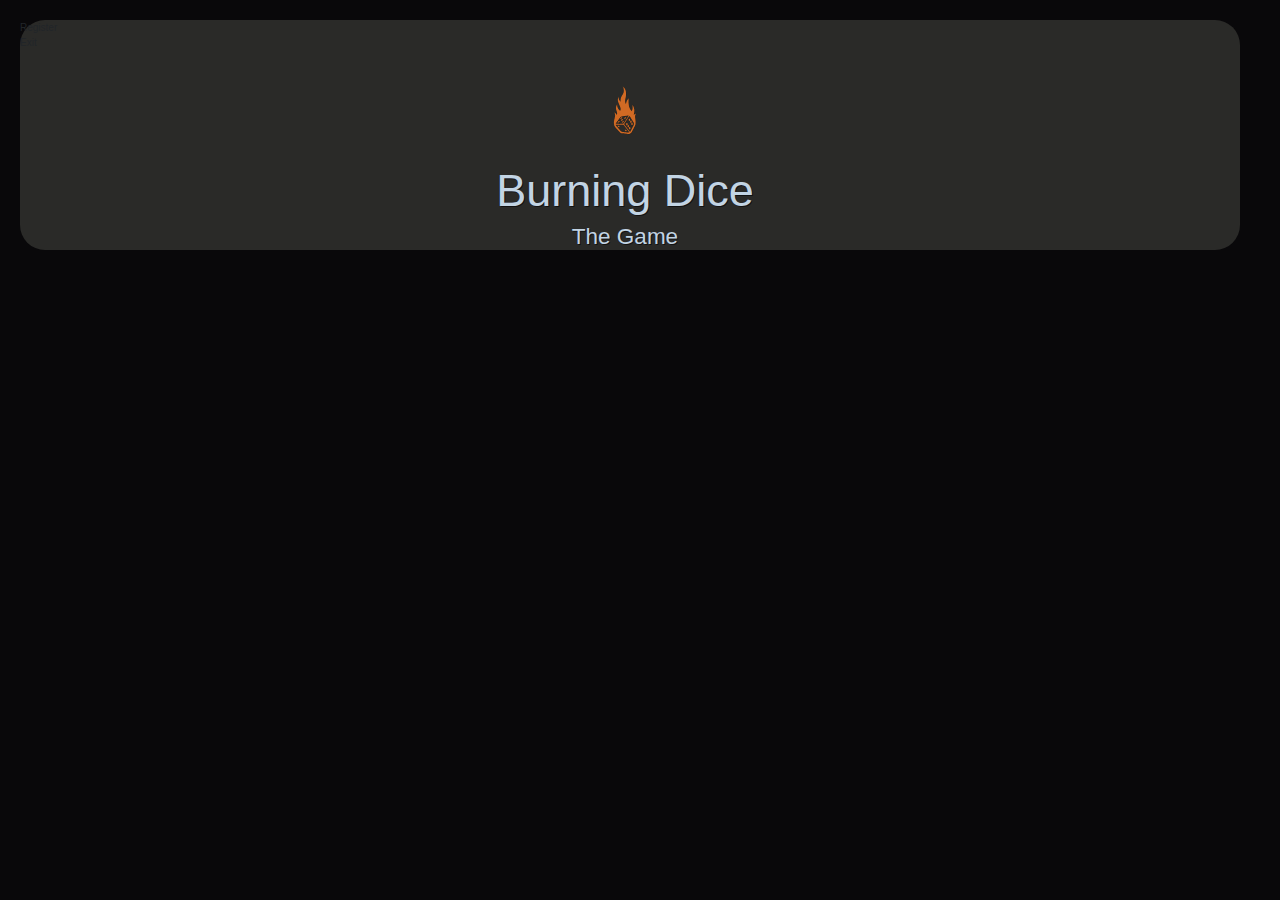
==== jdbc/src/main/resources/static/index-original.html @ cd3dff35 "Adding Login form" ====
<!DOCTYPE html>
<html lang="en">
<head>
     <meta charset="UTF-8">
     <title>Burning Dice</title>
     <!-- Local Styles -->
     <link rel="stylesheet" type="text/css" href="css/generic.css">
     <link rel="stylesheet" type="text/css" href="css/header.css">
     <link rel="stylesheet" type="text/css" href="css/hgroup.css">
     <link rel="stylesheet" type="text/css" href="css/shadows.css">
     <link rel="stylesheet" type="text/css" href="css/style.css">
     <!-- Local JavaScript -->
     <script src="js/myAjax.js"></script>
     <script src="js/user.js"></script>
     <!-- Bootstrap Files -->
     <link rel="stylesheet" href="https://stackpath.bootstrapcdn.com/bootstrap/4.3.1/css/bootstrap.min.css" integrity="sha384-ggOyR0iXCbMQv3Xipma34MD+dH/1fQ784/j6cY/iJTQUOhcWr7x9JvoRxT2MZw1T" crossorigin="anonymous">
     <script src="https://code.jquery.com/jquery-3.3.1.slim.min.js" integrity="sha384-q8i/X+965DzO0rT7abK41JStQIAqVgRVzpbzo5smXKp4YfRvH+8abtTE1Pi6jizo" crossorigin="anonymous"></script>
     <script src="https://cdnjs.cloudflare.com/ajax/libs/popper.js/1.14.7/umd/popper.min.js" integrity="sha384-UO2eT0CpHqdSJQ6hJty5KVphtPhzWj9WO1clHTMGa3JDZwrnQq4sF86dIHNDz0W1" crossorigin="anonymous"></script>
     <script src="https://stackpath.bootstrapcdn.com/bootstrap/4.3.1/js/bootstrap.min.js" integrity="sha384-JjSmVgyd0p3pXB1rRibZUAYoIIy6OrQ6VrjIEaFf/nJGzIxFDsf4x0xIM+B07jRM" crossorigin="anonymous"></script>
     <script>
          var user;
          var myAjax;
          function enqueueScripts()
          {

               user = new userClass();
               user.addEvents();

               
          }
     </script>
</head>
<body onload="enqueueScripts()">
    <!-- The loggin menu -->
    <header class="sticky-top">
        <nav id="manage-player">
            <ul>
                 <li id="manage-player__newPlayer">Register</li>
                 <!-- Create Player -->
                 <!-- Modify Player -->
                <li id="manage-player__deletePlayer">Exit</li>
                <!-- Delete Player -->
            </ul>
        </nav>
    </header>
    <!-- Company information -->
    <hgroup>
         <div class="burning-dice-logo"><img src="img/orange-logo.svg"></img></div>
         <div class="titles">
              <h1>Burning Dice</h1>
             <h2>The Game</h2>
         </div>

    </hgroup>
    <!-- Content of the page-->
    <section id="dice-roll">

        <header>

        </header>
        <article id="dice-roll__rollDices">

        </article>
        <article id="dice-roll__deleteRolls">

        </article>
        <footer>

        </footer>
    </section>
    <section id="statistics">

        <header>

        </header>
        <article id="statistics__plays--allplayers">
             <!-- returns the list of all the players in the system with their average percentage of hits -->

        </article>
        <article id="statistics__plays--thisplayers">
             <!-- returns the list of plays by a player. -->

        </article>
        <article id="statistics__average--allplayers">
             <!-- returns the average ranking of all players in the system. That is, the average percentage of achievements.r. -->

        </article>
        <article id="statistics__average--biggest">
             <!-- returns the player with the worst percentage of success. -->
             <!-- returns the player with the worst percentage of success. -->

        </article>
        <footer>

        </footer>
    </section>

    <!-- Footer -->
    <footer>

    </footer>
</body>
</html>
---- jdbc/src/main/resources/static/css/header.css ----
header
{
  position: relative;
}
#manage-player--menu
{
     text-align: right;

}
#manage-player--menu ul
{
     margin-bottom: 0px;
     list-style-type: none;
     width: calc(50vw - ((100vw - 100%)/2))
     text-align: right;
     padding-right: 2rem;
     padding-top: 1rem;
}

#manage-player--menu ul li
{
     color: #C2D4E4;
     font-size: 1.25rem;
     display: inline-block;
     margin-left: .5rem;
     margin-right: .5rem;
     cursor: pointer;
}
#manage-player--menu ul li:hover
{
     color: #D16A24;
}
---- jdbc/src/main/resources/static/css/hgroup.css ----
hgroup
{
  width: calc(100vw - ((100vw - 100%)/2) - 4rem);
  height: calc(100vh - ((100vh - 100%)/2) - 4rem);
  text-align: center;
}

.burning-dice-logo
{
  display: inline-block;
  padding-top: 2.5rem;
  padding-bottom: 2.5rem;
  vertical-align: text-bottom;

  text-align: center;
  height: 80%;
}
.burning-dice-logo img
{
  height: 100%;
  width: auto;
  vertical-align: text-bottom;

}
hgroup .titles
{
  height: 20%;
}
hgroup h1, h2
{
  color: #C2D4E4;
  text-shadow: 1px 1px #121212;
}
hgroup h1
{
  font-size: 5vh;
}
hgroup h2
{
  font-size: 2.5vh;
}
---- jdbc/src/main/resources/static/css/shadows.css ----
.shadow {
  -webkit-box-shadow: 3px 3px 5px 6px #ccc;  /* Safari 3-4, iOS 4.0.2 - 4.2, Android 2.3+ */
  -moz-box-shadow:    3px 3px 5px 6px #ccc;  /* Firefox 3.5 - 3.6 */
  box-shadow:         3px 3px 5px 6px #ccc;  /* Opera 10.5, IE 9, Firefox 4+, Chrome 6+, iOS 5 */
}
.one-edge-shadow {
  box-shadow: 0 8px 6px -6px black;
}
/*==================================================
 * Effect 1
 * ===============================================*/
.effect1{
    -webkit-box-shadow: 0 10px 6px -6px #777;
       -moz-box-shadow: 0 10px 6px -6px #777;
            box-shadow: 0 10px 6px -6px #777;
}

/*==================================================
 * Effect 2
 * ===============================================*/
.effect2
{
  position: relative;
}
.effect2:before, .effect2:after
{
  z-index: -1;
  position: absolute;
  content: "";
  bottom: 15px;
  left: 10px;
  width: 50%;
  top: 80%;
  max-width:300px;
  background: #777;
  -webkit-box-shadow: 0 15px 10px #777;
  -moz-box-shadow: 0 15px 10px #777;
  box-shadow: 0 15px 10px #777;
  -webkit-transform: rotate(-3deg);
  -moz-transform: rotate(-3deg);
  -o-transform: rotate(-3deg);
  -ms-transform: rotate(-3deg);
  transform: rotate(-3deg);
}
.effect2:after
{
  -webkit-transform: rotate(3deg);
  -moz-transform: rotate(3deg);
  -o-transform: rotate(3deg);
  -ms-transform: rotate(3deg);
  transform: rotate(3deg);
  right: 10px;
  left: auto;
}

/*==================================================
 * Effect 3
 * ===============================================*/
.effect3
{
  position: relative;
}
.effect3:before
{
  z-index: -1;
  position: absolute;
  content: "";
  bottom: 15px;
  left: 10px;
  width: 50%;
  top: 80%;
  max-width:300px;
  background: #777;
  -webkit-box-shadow: 0 15px 10px #777;
  -moz-box-shadow: 0 15px 10px #777;
  box-shadow: 0 15px 10px #777;
  -webkit-transform: rotate(-3deg);
  -moz-transform: rotate(-3deg);
  -o-transform: rotate(-3deg);
  -ms-transform: rotate(-3deg);
  transform: rotate(-3deg);
}

/*==================================================
 * Effect 4
 * ===============================================*/
.effect4
{
  position: relative;
}
.effect4:after
{
  z-index: -1;
  position: absolute;
  content: "";
  bottom: 15px;
  right: 10px;
  left: auto;
  width: 50%;
  top: 80%;
  max-width:300px;
  background: #777;
  -webkit-box-shadow: 0 15px 10px #777;
  -moz-box-shadow: 0 15px 10px #777;
  box-shadow: 0 15px 10px #777;
  -webkit-transform: rotate(3deg);
  -moz-transform: rotate(3deg);
  -o-transform: rotate(3deg);
  -ms-transform: rotate(3deg);
  transform: rotate(3deg);
}

/*==================================================
 * Effect 5
 * ===============================================*/
.effect5
{
  position: relative;
}
.effect5:before, .effect5:after
{
  z-index: -1;
  position: absolute;
  content: "";
  bottom: 25px;
  left: 10px;
  width: 50%;
  top: 80%;
  max-width:300px;
  background: #777;
  -webkit-box-shadow: 0 35px 20px #777;
  -moz-box-shadow: 0 35px 20px #777;
  box-shadow: 0 35px 20px #777;
  -webkit-transform: rotate(-8deg);
  -moz-transform: rotate(-8deg);
  -o-transform: rotate(-8deg);
  -ms-transform: rotate(-8deg);
  transform: rotate(-8deg);
}
.effect5:after
{
  -webkit-transform: rotate(8deg);
  -moz-transform: rotate(8deg);
  -o-transform: rotate(8deg);
  -ms-transform: rotate(8deg);
  transform: rotate(8deg);
  right: 10px;
  left: auto;
}

/*==================================================
 * Effect 6
 * ===============================================*/
.effect6
{
    position:relative;
    -webkit-box-shadow:0 1px 4px rgba(0, 0, 0, 0.3), 0 0 40px rgba(0, 0, 0, 0.1) inset;
       -moz-box-shadow:0 1px 4px rgba(0, 0, 0, 0.3), 0 0 40px rgba(0, 0, 0, 0.1) inset;
            box-shadow:0 1px 4px rgba(0, 0, 0, 0.3), 0 0 40px rgba(0, 0, 0, 0.1) inset;
}
.effect6:before, .effect6:after
{
    content:"";
    position:absolute;
    z-index:-1;
    -webkit-box-shadow:0 0 20px rgba(0,0,0,0.8);
    -moz-box-shadow:0 0 20px rgba(0,0,0,0.8);
    box-shadow:0 0 20px rgba(0,0,0,0.8);
    top:50%;
    bottom:0;
    left:10px;
    right:10px;
    -moz-border-radius:100px / 10px;
    border-radius:100px / 10px;
}
.effect6:after
{
    right:10px;
    left:auto;
    -webkit-transform:skew(8deg) rotate(3deg);
       -moz-transform:skew(8deg) rotate(3deg);
        -ms-transform:skew(8deg) rotate(3deg);
         -o-transform:skew(8deg) rotate(3deg);
            transform:skew(8deg) rotate(3deg);
}

/*==================================================
 * Effect 7
 * ===============================================*/
.effect7
{
    position:relative;
    -webkit-box-shadow:0 1px 4px rgba(0, 0, 0, 0.3), 0 0 40px rgba(0, 0, 0, 0.1) inset;
       -moz-box-shadow:0 1px 4px rgba(0, 0, 0, 0.3), 0 0 40px rgba(0, 0, 0, 0.1) inset;
            box-shadow:0 1px 4px rgba(0, 0, 0, 0.3), 0 0 40px rgba(0, 0, 0, 0.1) inset;
}
.effect7:before, .effect7:after
{
    content:"";
    position:absolute;
    z-index:-1;
    -webkit-box-shadow:0 0 20px rgba(0,0,0,0.8);
    -moz-box-shadow:0 0 20px rgba(0,0,0,0.8);
    box-shadow:0 0 20px rgba(0,0,0,0.8);
    top:0;
    bottom:0;
    left:10px;
    right:10px;
    -moz-border-radius:100px / 10px;
    border-radius:100px / 10px;
}
.effect7:after
{
    right:10px;
    left:auto;
    -webkit-transform:skew(8deg) rotate(3deg);
       -moz-transform:skew(8deg) rotate(3deg);
        -ms-transform:skew(8deg) rotate(3deg);
         -o-transform:skew(8deg) rotate(3deg);
            transform:skew(8deg) rotate(3deg);
}

/*==================================================
 * Effect 8
 * ===============================================*/
.effect8
{
    position:relative;
    -webkit-box-shadow:0 1px 4px rgba(0, 0, 0, 0.3), 0 0 40px rgba(0, 0, 0, 0.1) inset;
       -moz-box-shadow:0 1px 4px rgba(0, 0, 0, 0.3), 0 0 40px rgba(0, 0, 0, 0.1) inset;
            box-shadow:0 1px 4px rgba(0, 0, 0, 0.3), 0 0 40px rgba(0, 0, 0, 0.1) inset;
}
.effect8:before, .effect8:after
{
    content:"";
    position:absolute;
    z-index:-1;
    -webkit-box-shadow:0 0 20px rgba(0,0,0,0.8);
    -moz-box-shadow:0 0 20px rgba(0,0,0,0.8);
    box-shadow:0 0 20px rgba(0,0,0,0.8);
    top:10px;
    bottom:10px;
    left:0;
    right:0;
    -moz-border-radius:100px / 10px;
    border-radius:100px / 10px;
}
.effect8:after
{
    right:10px;
    left:auto;
    -webkit-transform:skew(8deg) rotate(3deg);
       -moz-transform:skew(8deg) rotate(3deg);
        -ms-transform:skew(8deg) rotate(3deg);
         -o-transform:skew(8deg) rotate(3deg);
            transform:skew(8deg) rotate(3deg);
}
---- jdbc/src/main/resources/static/css/style.css ----
/* clear margin and padding */
/* https://www.colorhexa.com/121212
/*

     Grey Scale:
      - #09080A
      - #2A2A28
      - #414142
      - #595C60
      - #777C83
      - #9AA5B1
      - #C2D4E4


     orange: #CB6120
     green: #4BAD9F


*/


*{
    margin: 0px;
    padding: 0px;
}
html,body
{
     font-size: 10px;
     background-color: #09080A !important;
     margin: 2rem;
}
body
{
     border-radius: 25px;
     background-color: #2A2A28 !important;

     padding: 0px;
     font-size: 10px;
     max-width: calc(100vw - ((100vw - 100%)/2) - 4rem);
     max-height: calc(100vh - ((100vh - 100%)/2) - 4rem);
     height: calc(100vh - ((100vh - 100%)/2) - 4rem);


}
ul, #ul, .ul
{
  margin-bottom: 0px;
  list-style-type: none !important;
}
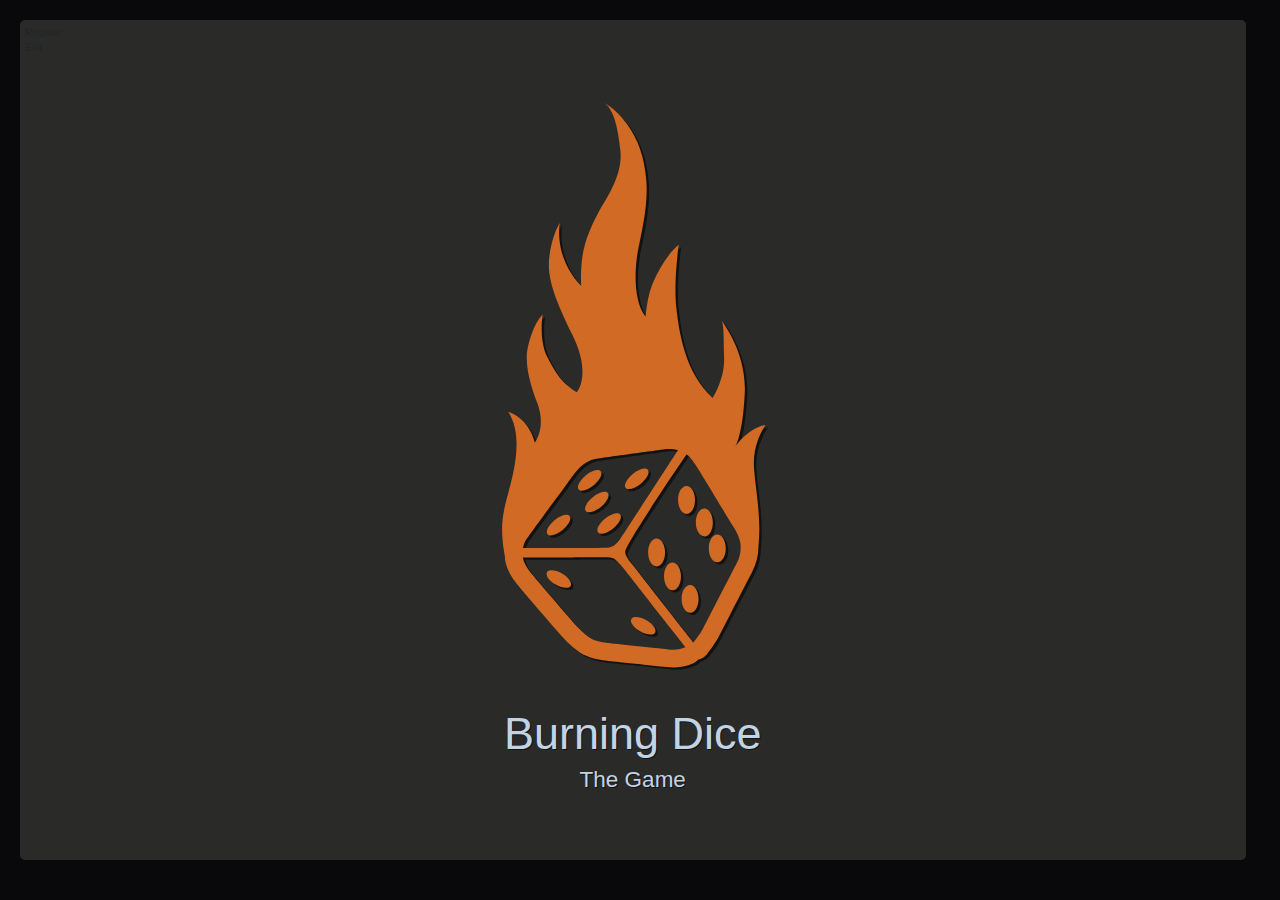
==== commit d89e0bb3: "20191112" ====
--- a/jdbc/src/main/resources/static/index-original.html
+++ b/jdbc/src/main/resources/static/index-original.html
@@ -26,11 +26,12 @@
                user = new userClass();
                user.addEvents();
 
-               
+
           }
      </script>
 </head>
 <body onload="enqueueScripts()">
+     
     <!-- The loggin menu -->
     <header class="sticky-top">
         <nav id="manage-player">
--- a/jdbc/src/main/resources/static/css/header.css
+++ b/jdbc/src/main/resources/static/css/header.css
@@ -5,7 +5,9 @@
 #manage-player--menu
 {
      text-align: right;
-
+     z-index: 998;
+     border-color: blue;
+     border-width: 2px;
 }
 #manage-player--menu ul
 {
--- a/jdbc/src/main/resources/static/css/hgroup.css
+++ b/jdbc/src/main/resources/static/css/hgroup.css
@@ -1,19 +1,18 @@
 hgroup
 {
-  width: calc(100vw - ((100vw - 100%)/2) - 4rem);
-  height: calc(100vh - ((100vh - 100%)/2) - 4rem);
-  text-align: center;
+     height: calc(100vh - ((100vh - 100%)/2) - 6.5rem);
+     text-align: center;
 }
 
 .burning-dice-logo
 {
-  display: inline-block;
-  padding-top: 2.5rem;
-  padding-bottom: 2.5rem;
-  vertical-align: text-bottom;
+     display: inline-block;
+     padding-top: 2.5rem;
+     padding-bottom: 2.5rem;
+     vertical-align: text-bottom;
 
-  text-align: center;
-  height: 80%;
+     text-align: center;
+     height: 80%;
 }
 .burning-dice-logo img
 {
--- a/jdbc/src/main/resources/static/css/style.css
+++ b/jdbc/src/main/resources/static/css/style.css
@@ -27,20 +27,19 @@
 {
      font-size: 10px;
      background-color: #09080A !important;
-     margin: 2rem;
+     font-size: 10px;
+     width: calc(100vw - ((100vw - 100%)/2));
+     height: calc(100vh - ((100vh - 100%)/2));
+     padding: 2rem;
+
 }
 body
 {
-     border-radius: 25px;
+     border-radius: 5px;
      background-color: #2A2A28 !important;
-
-     padding: 0px;
-     font-size: 10px;
-     max-width: calc(100vw - ((100vw - 100%)/2) - 4rem);
-     max-height: calc(100vh - ((100vh - 100%)/2) - 4rem);
+     width: calc(100vw - ((100vw - 100%)/2) - 3.45rem);
      height: calc(100vh - ((100vh - 100%)/2) - 4rem);
-
-
+     padding: 0.5rem;
 }
 ul, #ul, .ul
 {
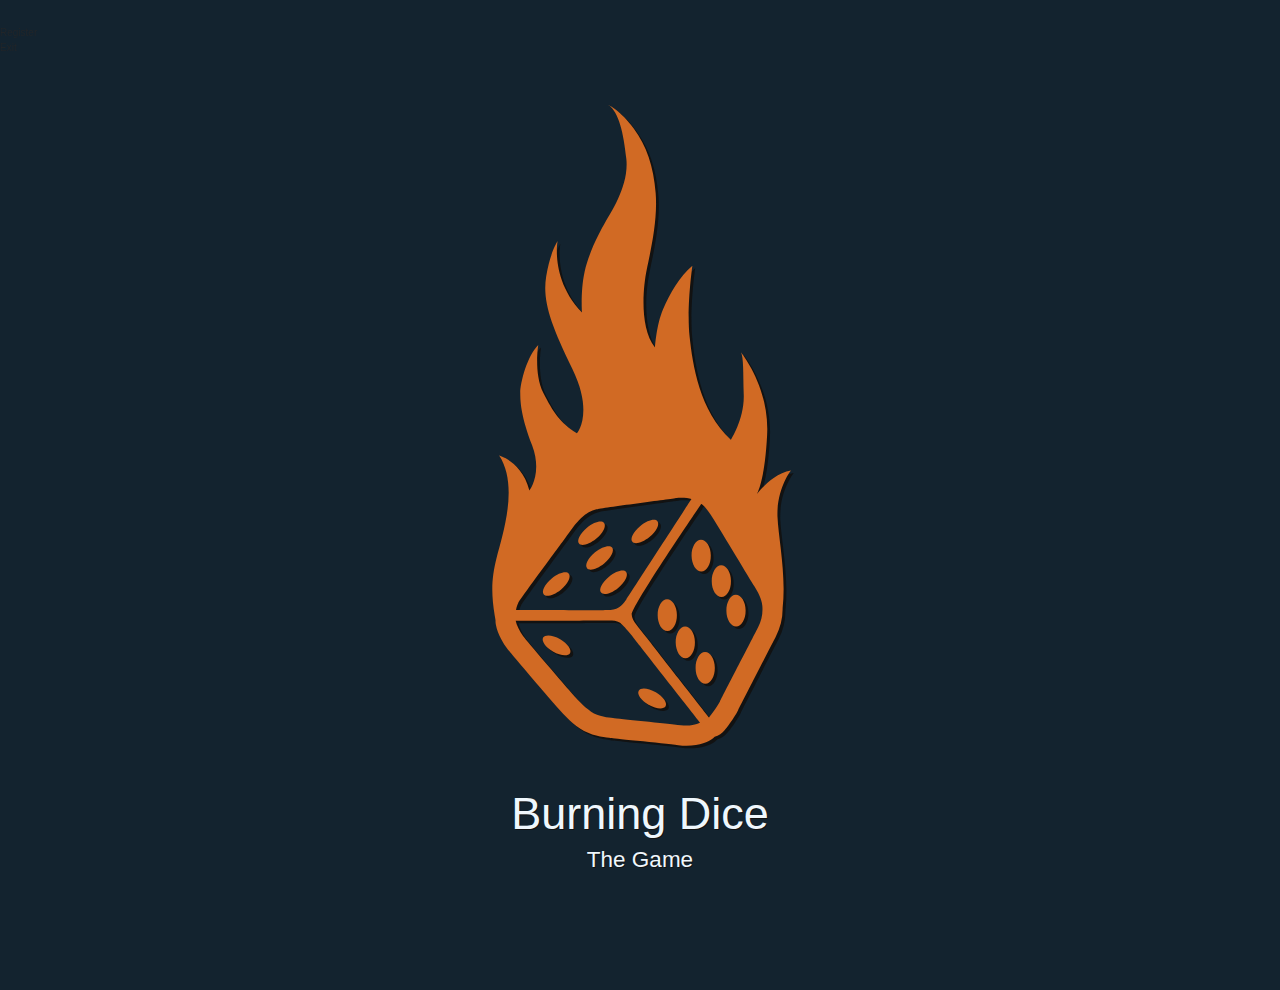
==== commit 2ac74792: "20191113-add Biggest Winner and Biggest Loser" ====
--- a/jdbc/src/main/resources/static/index-original.html
+++ b/jdbc/src/main/resources/static/index-original.html
@@ -31,7 +31,7 @@
      </script>
 </head>
 <body onload="enqueueScripts()">
-     
+
     <!-- The loggin menu -->
     <header class="sticky-top">
         <nav id="manage-player">
--- a/jdbc/src/main/resources/static/css/header.css
+++ b/jdbc/src/main/resources/static/css/header.css
@@ -1,6 +1,7 @@
 header
 {
-  position: relative;
+     width: 100%;
+     margin-top: 2.5rem;
 }
 #manage-player--menu
 {
@@ -21,7 +22,7 @@
 
 #manage-player--menu ul li
 {
-     color: #C2D4E4;
+     color: #eff7fd;
      font-size: 1.25rem;
      display: inline-block;
      margin-left: .5rem;
--- a/jdbc/src/main/resources/static/css/hgroup.css
+++ b/jdbc/src/main/resources/static/css/hgroup.css
@@ -1,9 +1,13 @@
 hgroup
 {
-     height: calc(100vh - ((100vh - 100%)/2) - 6.5rem);
+     width: 100%;
+     height: 100%;
      text-align: center;
 }
-
+hgroup.hide
+{
+     display: none;
+}
 .burning-dice-logo
 {
      display: inline-block;
@@ -27,7 +31,7 @@
 }
 hgroup h1, h2
 {
-  color: #C2D4E4;
+  color: #eff7fd;
   text-shadow: 1px 1px #121212;
 }
 hgroup h1
--- a/jdbc/src/main/resources/static/css/style.css
+++ b/jdbc/src/main/resources/static/css/style.css
@@ -3,17 +3,17 @@
 /*
 
      Grey Scale:
-      - #09080A
-      - #2A2A28
-      - #414142
-      - #595C60
-      - #777C83
-      - #9AA5B1
-      - #C2D4E4
+      - #09080A - #13232f
+      - #2A2A28 - #26465f
+      - #414142 - #3a698f
+      - #595C60 - #4d8cbf
+      - #777C83 - #61afef
+      - #9AA5B1 - #80bff2
+      - #C2D4E4 - #eff7fd
 
 
      orange: #CB6120
-     green: #4BAD9F
+     green: #4BAD9F - #56b6c2
 
 
 */
@@ -26,23 +26,25 @@
 html,body
 {
      font-size: 10px;
-     background-color: #09080A !important;
+     background-color: #13232f !important;
      font-size: 10px;
-     width: calc(100vw - ((100vw - 100%)/2));
-     height: calc(100vh - ((100vh - 100%)/2));
-     padding: 2rem;
-
+     width: calc(100vw - ((100vw - 100%)/2) );
+     height: calc(100vh - ((100vh - 100%)/2) );
+     overflow: hidden;
 }
-body
+body::-webkit-scrollbar
 {
-     border-radius: 5px;
-     background-color: #2A2A28 !important;
-     width: calc(100vw - ((100vw - 100%)/2) - 3.45rem);
-     height: calc(100vh - ((100vh - 100%)/2) - 4rem);
-     padding: 0.5rem;
+    display: none;
+    overflow: hidden;
 }
 ul, #ul, .ul
 {
   margin-bottom: 0px;
   list-style-type: none !important;
 }
+clearfix::after
+{
+  display: block;
+  content: "";
+  clear: both;
+}
